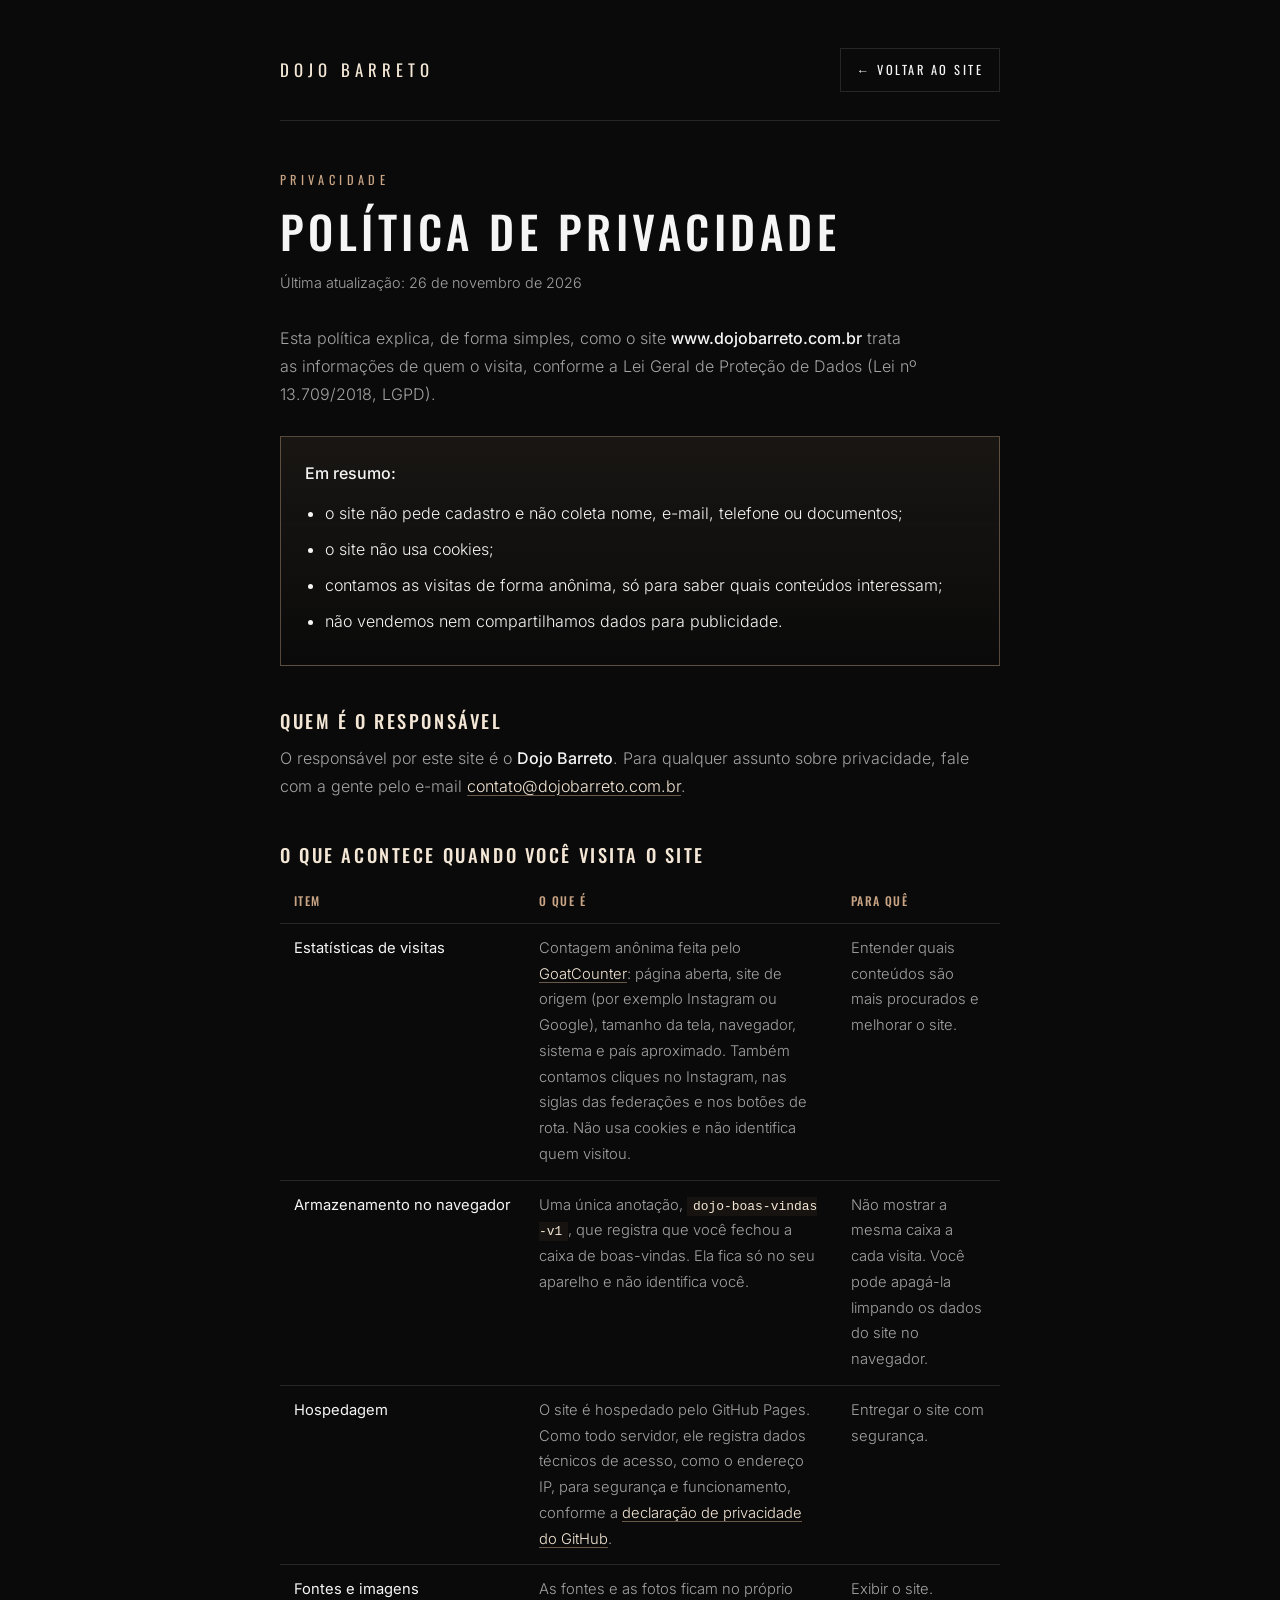
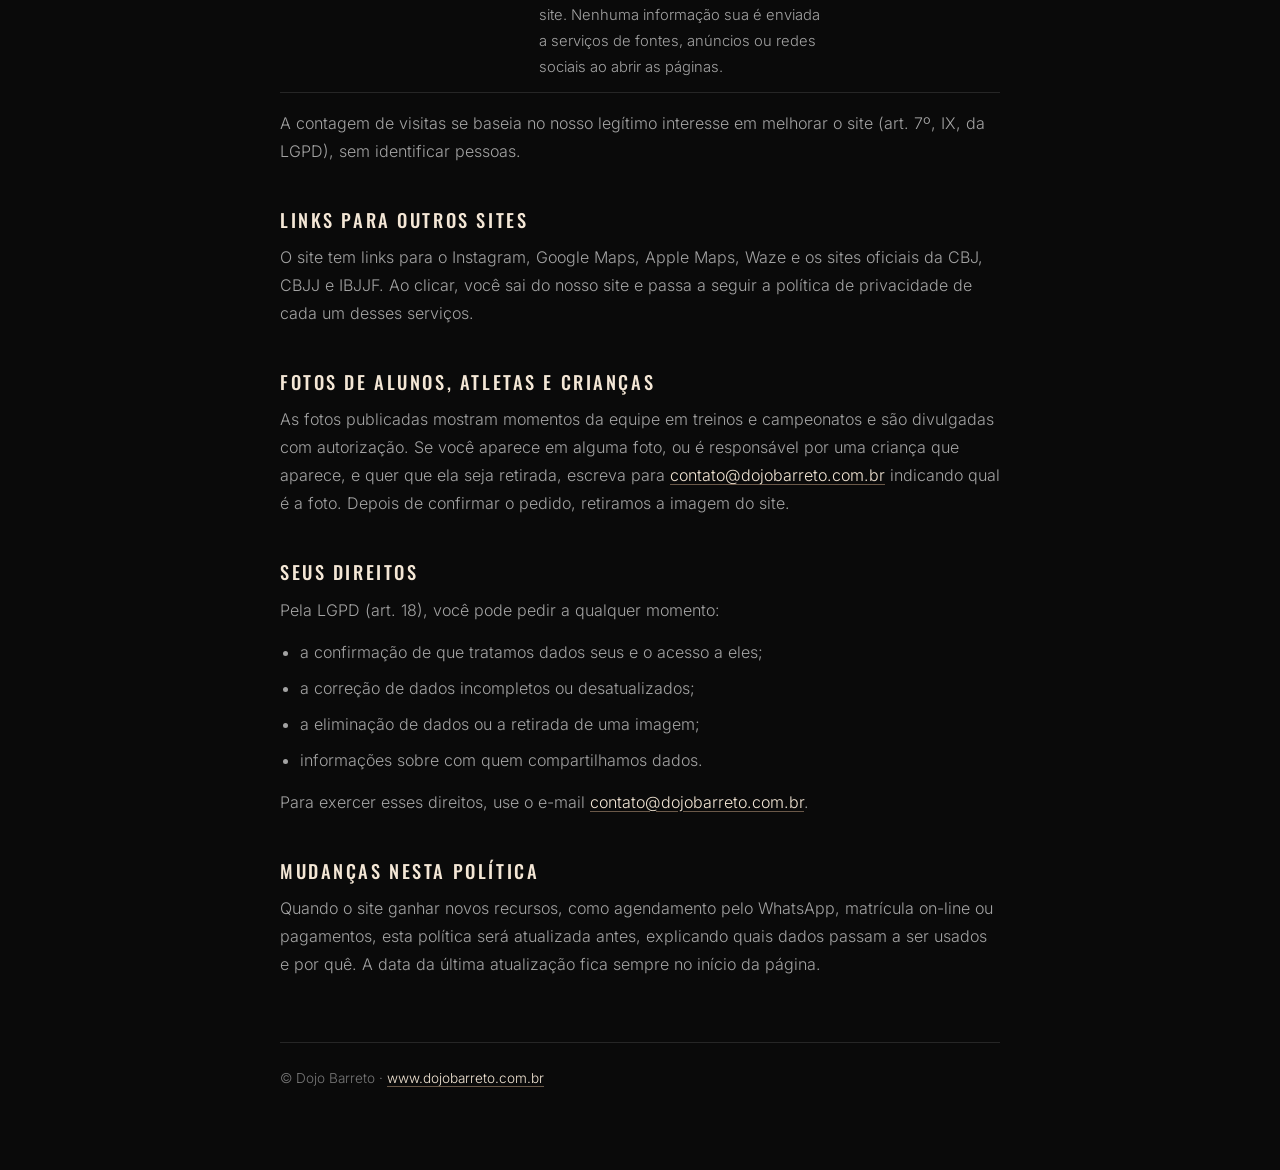
==== privacidade.html @ 13b31a53 "Adiciona Política de Privacidade e hospeda as fontes no próprio site - Nova página privacidade.html " ====
<!doctype html>
<html lang="pt-BR">
<head>
<meta charset="utf-8">
<meta name="viewport" content="width=device-width, initial-scale=1, viewport-fit=cover">
<meta http-equiv="Content-Security-Policy" content="default-src 'none'; style-src 'self' 'unsafe-inline'; font-src 'self'; img-src 'self'; base-uri 'none'; form-action 'none'; upgrade-insecure-requests">
<meta name="referrer" content="strict-origin-when-cross-origin">
<link rel="canonical" href="https://www.dojobarreto.com.br/privacidade.html">
<title>Política de Privacidade · Dojo Barreto</title>
<meta name="description" content="Como o site do Dojo Barreto trata as informações de quem o visita: sem cadastro, sem cookies, com estatísticas anônimas.">
<link rel="icon" type="image/png" href="img/favicon.png">
<meta name="theme-color" content="#0a0a0a">
<link rel="stylesheet" href="fonts/fontes.css">
<style>
:root{
  color-scheme:dark;
  --bg:#0a0a0a; --line:#262626; --fg:#f5f5f5; --muted:#a3a3a3; --accent:#c9a585; --g4:#f4e7d6;
  --head:'Oswald','Arial Narrow',sans-serif; --body:'Inter',system-ui,-apple-system,'Segoe UI',sans-serif;
}
*{box-sizing:border-box}
body{margin:0;background:var(--bg);color:var(--fg);font-family:var(--body);font-weight:300;font-size:16px;line-height:1.75;-webkit-font-smoothing:antialiased}
a{color:var(--g4);text-underline-offset:3px;text-decoration-color:rgba(201,165,133,.5)}
a:hover{color:var(--accent)}
:focus-visible{outline:1px solid var(--accent);outline-offset:4px}
.wrap{max-width:760px;margin:0 auto;padding-block:48px 80px;padding-left:max(20px,env(safe-area-inset-left,0px));padding-right:max(20px,env(safe-area-inset-right,0px))}
.top{display:flex;justify-content:space-between;align-items:center;gap:16px;flex-wrap:wrap;padding-bottom:28px;border-bottom:1px solid var(--line);margin-bottom:48px}
.logo{font-family:var(--head);letter-spacing:.3em;text-transform:uppercase;color:var(--g4);text-decoration:none;font-size:1.05rem}
.voltar{font-family:var(--head);letter-spacing:.2em;text-transform:uppercase;font-size:.78rem;text-decoration:none;border:1px solid var(--line);padding:10px 16px;color:var(--fg)}
.voltar:hover{border-color:var(--accent);color:var(--accent)}
.kicker{font-family:var(--head);color:var(--accent);letter-spacing:.35em;font-size:.78rem;text-transform:uppercase;margin:0 0 14px}
h1,h2{font-family:var(--head);text-transform:uppercase;letter-spacing:.1em;font-weight:500;line-height:1.2;text-wrap:balance}
h1{font-size:clamp(1.9rem,6vw,2.8rem);margin:0 0 12px}
h2{font-size:1.15rem;color:var(--g4);margin:44px 0 12px;letter-spacing:.14em}
p,li{color:var(--muted);text-wrap:pretty}
p{margin:0 0 14px}
ul{margin:0 0 14px;padding-left:20px}
li{margin-bottom:8px}
strong{color:var(--fg);font-weight:500}
.data{font-size:.9rem;color:var(--muted);margin-bottom:28px}
.resumo{border:1px solid rgba(201,165,133,.4);padding:22px 24px;margin:28px 0 8px;background:linear-gradient(180deg,rgba(201,165,133,.08),transparent)}
.resumo p{margin:0;color:var(--fg)}
.resumo ul{margin:12px 0 0}
.resumo li{color:var(--fg)}
code{font-family:ui-monospace,Menlo,Consolas,monospace;font-size:.88em;color:var(--g4);background:#161310;padding:2px 6px;word-break:break-all}
.tabela{overflow-x:auto;margin:8px 0 16px}
table{border-collapse:collapse;width:100%;min-width:520px;font-size:.92rem}
th,td{text-align:left;vertical-align:top;padding:12px 14px;border-bottom:1px solid var(--line)}
th{font-family:var(--head);font-weight:500;letter-spacing:.12em;text-transform:uppercase;font-size:.75rem;color:var(--accent)}
td{color:var(--muted)}
td:first-child{color:var(--fg);font-weight:400;white-space:nowrap}
footer{margin-top:64px;padding-top:24px;border-top:1px solid var(--line);font-size:.85rem;color:#777}
</style>
</head>
<body>

<div class="wrap">
  <header class="top">
    <a class="logo" href="./">Dojo Barreto</a>
    <a class="voltar" href="./">← Voltar ao site</a>
  </header>

  <main>
    <p class="kicker">Privacidade</p>
    <h1>Política de Privacidade</h1>
    <p class="data">Última atualização: 26 de novembro de 2026</p>

    <p>Esta política explica, de forma simples, como o site <strong>www.dojobarreto.com.br</strong> trata as informações de quem o visita, conforme a Lei Geral de Proteção de Dados (Lei nº 13.709/2018, LGPD).</p>

    <div class="resumo">
      <p><strong>Em resumo:</strong></p>
      <ul>
        <li>o site não pede cadastro e não coleta nome, e-mail, telefone ou documentos;</li>
        <li>o site não usa cookies;</li>
        <li>contamos as visitas de forma anônima, só para saber quais conteúdos interessam;</li>
        <li>não vendemos nem compartilhamos dados para publicidade.</li>
      </ul>
    </div>

    <h2>Quem é o responsável</h2>
    <p>O responsável por este site é o <strong>Dojo Barreto</strong>. Para qualquer assunto sobre privacidade, fale com a gente pelo e-mail <a href="mailto:contato@dojobarreto.com.br">contato@dojobarreto.com.br</a>.</p>

    <h2>O que acontece quando você visita o site</h2>
    <div class="tabela">
      <table>
        <thead><tr><th>Item</th><th>O que é</th><th>Para quê</th></tr></thead>
        <tbody>
          <tr>
            <td>Estatísticas de visitas</td>
            <td>Contagem anônima feita pelo <a href="https://www.goatcounter.com" rel="noopener noreferrer" target="_blank">GoatCounter</a>: página aberta, site de origem (por exemplo Instagram ou Google), tamanho da tela, navegador, sistema e país aproximado. Também contamos cliques no Instagram, nas siglas das federações e nos botões de rota. Não usa cookies e não identifica quem visitou.</td>
            <td>Entender quais conteúdos são mais procurados e melhorar o site.</td>
          </tr>
          <tr>
            <td>Armazenamento no navegador</td>
            <td>Uma única anotação, <code>dojo-boas-vindas-v1</code>, que registra que você fechou a caixa de boas-vindas. Ela fica só no seu aparelho e não identifica você.</td>
            <td>Não mostrar a mesma caixa a cada visita. Você pode apagá-la limpando os dados do site no navegador.</td>
          </tr>
          <tr>
            <td>Hospedagem</td>
            <td>O site é hospedado pelo GitHub Pages. Como todo servidor, ele registra dados técnicos de acesso, como o endereço IP, para segurança e funcionamento, conforme a <a href="https://docs.github.com/pt/site-policy/privacy-policies/github-general-privacy-statement" rel="noopener noreferrer" target="_blank">declaração de privacidade do GitHub</a>.</td>
            <td>Entregar o site com segurança.</td>
          </tr>
          <tr>
            <td>Fontes e imagens</td>
            <td>As fontes e as fotos ficam no próprio site. Nenhuma informação sua é enviada a serviços de fontes, anúncios ou redes sociais ao abrir as páginas.</td>
            <td>Exibir o site.</td>
          </tr>
        </tbody>
      </table>
    </div>
    <p>A contagem de visitas se baseia no nosso legítimo interesse em melhorar o site (art. 7º, IX, da LGPD), sem identificar pessoas.</p>

    <h2>Links para outros sites</h2>
    <p>O site tem links para o Instagram, Google Maps, Apple Maps, Waze e os sites oficiais da CBJ, CBJJ e IBJJF. Ao clicar, você sai do nosso site e passa a seguir a política de privacidade de cada um desses serviços.</p>

    <h2>Fotos de alunos, atletas e crianças</h2>
    <p>As fotos publicadas mostram momentos da equipe em treinos e campeonatos e são divulgadas com autorização. Se você aparece em alguma foto, ou é responsável por uma criança que aparece, e quer que ela seja retirada, escreva para <a href="mailto:contato@dojobarreto.com.br">contato@dojobarreto.com.br</a> indicando qual é a foto. Depois de confirmar o pedido, retiramos a imagem do site.</p>

    <h2>Seus direitos</h2>
    <p>Pela LGPD (art. 18), você pode pedir a qualquer momento:</p>
    <ul>
      <li>a confirmação de que tratamos dados seus e o acesso a eles;</li>
      <li>a correção de dados incompletos ou desatualizados;</li>
      <li>a eliminação de dados ou a retirada de uma imagem;</li>
      <li>informações sobre com quem compartilhamos dados.</li>
    </ul>
    <p>Para exercer esses direitos, use o e-mail <a href="mailto:contato@dojobarreto.com.br">contato@dojobarreto.com.br</a>.</p>

    <h2>Mudanças nesta política</h2>
    <p>Quando o site ganhar novos recursos, como agendamento pelo WhatsApp, matrícula on-line ou pagamentos, esta política será atualizada antes, explicando quais dados passam a ser usados e por quê. A data da última atualização fica sempre no início da página.</p>
  </main>

  <footer>© Dojo Barreto · <a href="./">www.dojobarreto.com.br</a></footer>
</div>
</body>
</html>
---- fonts/fontes.css ----
@font-face{font-family:'Inter';font-style:normal;font-weight:300 600;font-display:swap;src:url(inter-latin-ext.woff2) format('woff2');unicode-range:U+0100-02BA, U+02BD-02C5, U+02C7-02CC, U+02CE-02D7, U+02DD-02FF, U+0304, U+0308, U+0329, U+1D00-1DBF, U+1E00-1E9F, U+1EF2-1EFF, U+2020, U+20A0-20AB, U+20AD-20C4, U+2113, U+2C60-2C7F, U+A720-A7FF}
@font-face{font-family:'Inter';font-style:normal;font-weight:300 600;font-display:swap;src:url(inter-latin.woff2) format('woff2');unicode-range:U+0000-00FF, U+0131, U+0152-0153, U+02BB-02BC, U+02C6, U+02DA, U+02DC, U+0304, U+0308, U+0329, U+2000-206F, U+20AC, U+2122, U+2191, U+2193, U+2212, U+2215, U+FEFF, U+FFFD}
@font-face{font-family:'Oswald';font-style:normal;font-weight:400 700;font-display:swap;src:url(oswald-latin-ext.woff2) format('woff2');unicode-range:U+0100-02BA, U+02BD-02C5, U+02C7-02CC, U+02CE-02D7, U+02DD-02FF, U+0304, U+0308, U+0329, U+1D00-1DBF, U+1E00-1E9F, U+1EF2-1EFF, U+2020, U+20A0-20AB, U+20AD-20C4, U+2113, U+2C60-2C7F, U+A720-A7FF}
@font-face{font-family:'Oswald';font-style:normal;font-weight:400 700;font-display:swap;src:url(oswald-latin.woff2) format('woff2');unicode-range:U+0000-00FF, U+0131, U+0152-0153, U+02BB-02BC, U+02C6, U+02DA, U+02DC, U+0304, U+0308, U+0329, U+2000-206F, U+20AC, U+2122, U+2191, U+2193, U+2212, U+2215, U+FEFF, U+FFFD}
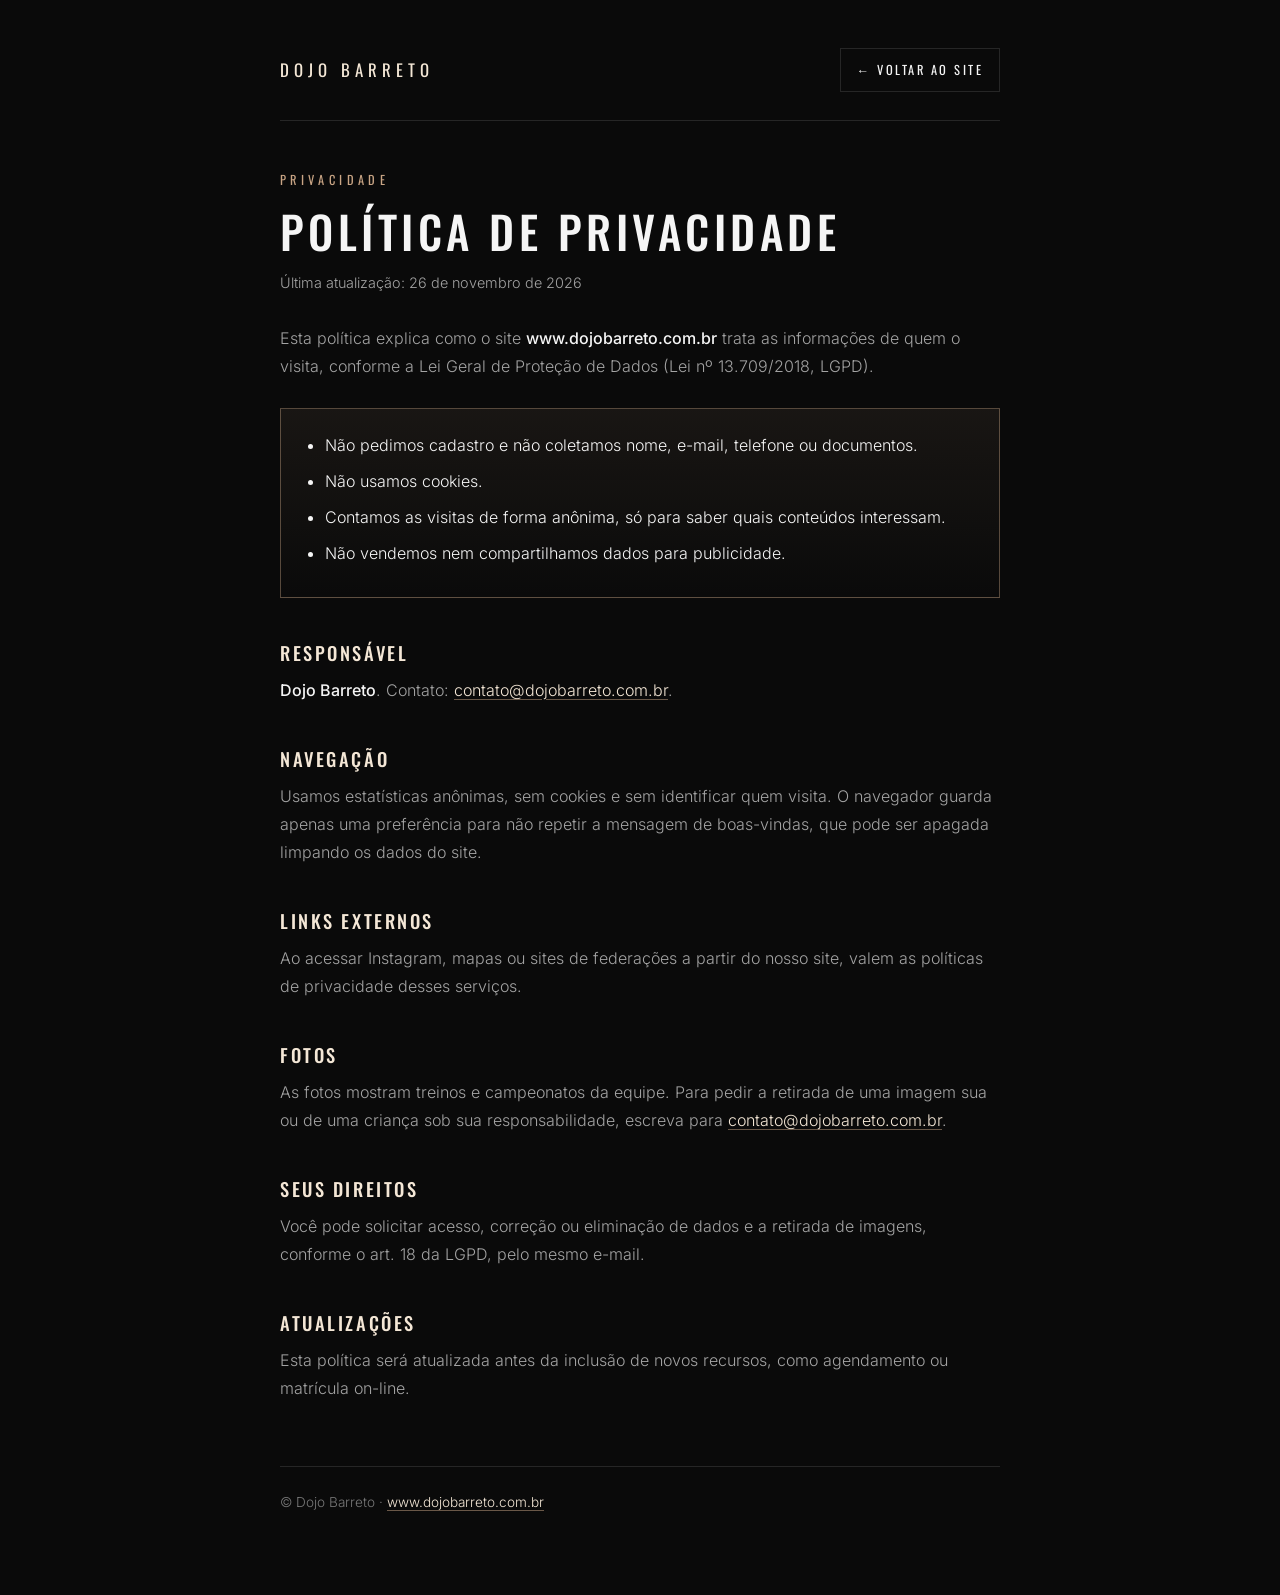
==== commit b384d78e: "Política de Privacidade mais sucinta, sem detalhes de infraestrutura Remove menções a hospedagem, fe" ====
--- a/privacidade.html
+++ b/privacidade.html
@@ -38,16 +38,8 @@
 strong{color:var(--fg);font-weight:500}
 .data{font-size:.9rem;color:var(--muted);margin-bottom:28px}
 .resumo{border:1px solid rgba(201,165,133,.4);padding:22px 24px;margin:28px 0 8px;background:linear-gradient(180deg,rgba(201,165,133,.08),transparent)}
-.resumo p{margin:0;color:var(--fg)}
-.resumo ul{margin:12px 0 0}
+.resumo ul{margin:0}
 .resumo li{color:var(--fg)}
-code{font-family:ui-monospace,Menlo,Consolas,monospace;font-size:.88em;color:var(--g4);background:#161310;padding:2px 6px;word-break:break-all}
-.tabela{overflow-x:auto;margin:8px 0 16px}
-table{border-collapse:collapse;width:100%;min-width:520px;font-size:.92rem}
-th,td{text-align:left;vertical-align:top;padding:12px 14px;border-bottom:1px solid var(--line)}
-th{font-family:var(--head);font-weight:500;letter-spacing:.12em;text-transform:uppercase;font-size:.75rem;color:var(--accent)}
-td{color:var(--muted)}
-td:first-child{color:var(--fg);font-weight:400;white-space:nowrap}
 footer{margin-top:64px;padding-top:24px;border-top:1px solid var(--line);font-size:.85rem;color:#777}
 </style>
 </head>
@@ -64,69 +56,34 @@
     <h1>Política de Privacidade</h1>
     <p class="data">Última atualização: 26 de novembro de 2026</p>
 
-    <p>Esta política explica, de forma simples, como o site <strong>www.dojobarreto.com.br</strong> trata as informações de quem o visita, conforme a Lei Geral de Proteção de Dados (Lei nº 13.709/2018, LGPD).</p>
+    <p>Esta política explica como o site <strong>www.dojobarreto.com.br</strong> trata as informações de quem o visita, conforme a Lei Geral de Proteção de Dados (Lei nº 13.709/2018, LGPD).</p>
 
     <div class="resumo">
-      <p><strong>Em resumo:</strong></p>
       <ul>
-        <li>o site não pede cadastro e não coleta nome, e-mail, telefone ou documentos;</li>
-        <li>o site não usa cookies;</li>
-        <li>contamos as visitas de forma anônima, só para saber quais conteúdos interessam;</li>
-        <li>não vendemos nem compartilhamos dados para publicidade.</li>
+        <li>Não pedimos cadastro e não coletamos nome, e-mail, telefone ou documentos.</li>
+        <li>Não usamos cookies.</li>
+        <li>Contamos as visitas de forma anônima, só para saber quais conteúdos interessam.</li>
+        <li>Não vendemos nem compartilhamos dados para publicidade.</li>
       </ul>
     </div>
 
-    <h2>Quem é o responsável</h2>
-    <p>O responsável por este site é o <strong>Dojo Barreto</strong>. Para qualquer assunto sobre privacidade, fale com a gente pelo e-mail <a href="mailto:contato@dojobarreto.com.br">contato@dojobarreto.com.br</a>.</p>
+    <h2>Responsável</h2>
+    <p><strong>Dojo Barreto</strong>. Contato: <a href="mailto:contato@dojobarreto.com.br">contato@dojobarreto.com.br</a>.</p>
 
-    <h2>O que acontece quando você visita o site</h2>
-    <div class="tabela">
-      <table>
-        <thead><tr><th>Item</th><th>O que é</th><th>Para quê</th></tr></thead>
-        <tbody>
-          <tr>
-            <td>Estatísticas de visitas</td>
-            <td>Contagem anônima feita pelo <a href="https://www.goatcounter.com" rel="noopener noreferrer" target="_blank">GoatCounter</a>: página aberta, site de origem (por exemplo Instagram ou Google), tamanho da tela, navegador, sistema e país aproximado. Também contamos cliques no Instagram, nas siglas das federações e nos botões de rota. Não usa cookies e não identifica quem visitou.</td>
-            <td>Entender quais conteúdos são mais procurados e melhorar o site.</td>
-          </tr>
-          <tr>
-            <td>Armazenamento no navegador</td>
-            <td>Uma única anotação, <code>dojo-boas-vindas-v1</code>, que registra que você fechou a caixa de boas-vindas. Ela fica só no seu aparelho e não identifica você.</td>
-            <td>Não mostrar a mesma caixa a cada visita. Você pode apagá-la limpando os dados do site no navegador.</td>
-          </tr>
-          <tr>
-            <td>Hospedagem</td>
-            <td>O site é hospedado pelo GitHub Pages. Como todo servidor, ele registra dados técnicos de acesso, como o endereço IP, para segurança e funcionamento, conforme a <a href="https://docs.github.com/pt/site-policy/privacy-policies/github-general-privacy-statement" rel="noopener noreferrer" target="_blank">declaração de privacidade do GitHub</a>.</td>
-            <td>Entregar o site com segurança.</td>
-          </tr>
-          <tr>
-            <td>Fontes e imagens</td>
-            <td>As fontes e as fotos ficam no próprio site. Nenhuma informação sua é enviada a serviços de fontes, anúncios ou redes sociais ao abrir as páginas.</td>
-            <td>Exibir o site.</td>
-          </tr>
-        </tbody>
-      </table>
-    </div>
-    <p>A contagem de visitas se baseia no nosso legítimo interesse em melhorar o site (art. 7º, IX, da LGPD), sem identificar pessoas.</p>
+    <h2>Navegação</h2>
+    <p>Usamos estatísticas anônimas, sem cookies e sem identificar quem visita. O navegador guarda apenas uma preferência para não repetir a mensagem de boas-vindas, que pode ser apagada limpando os dados do site.</p>
 
-    <h2>Links para outros sites</h2>
-    <p>O site tem links para o Instagram, Google Maps, Apple Maps, Waze e os sites oficiais da CBJ, CBJJ e IBJJF. Ao clicar, você sai do nosso site e passa a seguir a política de privacidade de cada um desses serviços.</p>
+    <h2>Links externos</h2>
+    <p>Ao acessar Instagram, mapas ou sites de federações a partir do nosso site, valem as políticas de privacidade desses serviços.</p>
 
-    <h2>Fotos de alunos, atletas e crianças</h2>
-    <p>As fotos publicadas mostram momentos da equipe em treinos e campeonatos e são divulgadas com autorização. Se você aparece em alguma foto, ou é responsável por uma criança que aparece, e quer que ela seja retirada, escreva para <a href="mailto:contato@dojobarreto.com.br">contato@dojobarreto.com.br</a> indicando qual é a foto. Depois de confirmar o pedido, retiramos a imagem do site.</p>
+    <h2>Fotos</h2>
+    <p>As fotos mostram treinos e campeonatos da equipe. Para pedir a retirada de uma imagem sua ou de uma criança sob sua responsabilidade, escreva para <a href="mailto:contato@dojobarreto.com.br">contato@dojobarreto.com.br</a>.</p>
 
     <h2>Seus direitos</h2>
-    <p>Pela LGPD (art. 18), você pode pedir a qualquer momento:</p>
-    <ul>
-      <li>a confirmação de que tratamos dados seus e o acesso a eles;</li>
-      <li>a correção de dados incompletos ou desatualizados;</li>
-      <li>a eliminação de dados ou a retirada de uma imagem;</li>
-      <li>informações sobre com quem compartilhamos dados.</li>
-    </ul>
-    <p>Para exercer esses direitos, use o e-mail <a href="mailto:contato@dojobarreto.com.br">contato@dojobarreto.com.br</a>.</p>
+    <p>Você pode solicitar acesso, correção ou eliminação de dados e a retirada de imagens, conforme o art. 18 da LGPD, pelo mesmo e-mail.</p>
 
-    <h2>Mudanças nesta política</h2>
-    <p>Quando o site ganhar novos recursos, como agendamento pelo WhatsApp, matrícula on-line ou pagamentos, esta política será atualizada antes, explicando quais dados passam a ser usados e por quê. A data da última atualização fica sempre no início da página.</p>
+    <h2>Atualizações</h2>
+    <p>Esta política será atualizada antes da inclusão de novos recursos, como agendamento ou matrícula on-line.</p>
   </main>
 
   <footer>© Dojo Barreto · <a href="./">www.dojobarreto.com.br</a></footer>
